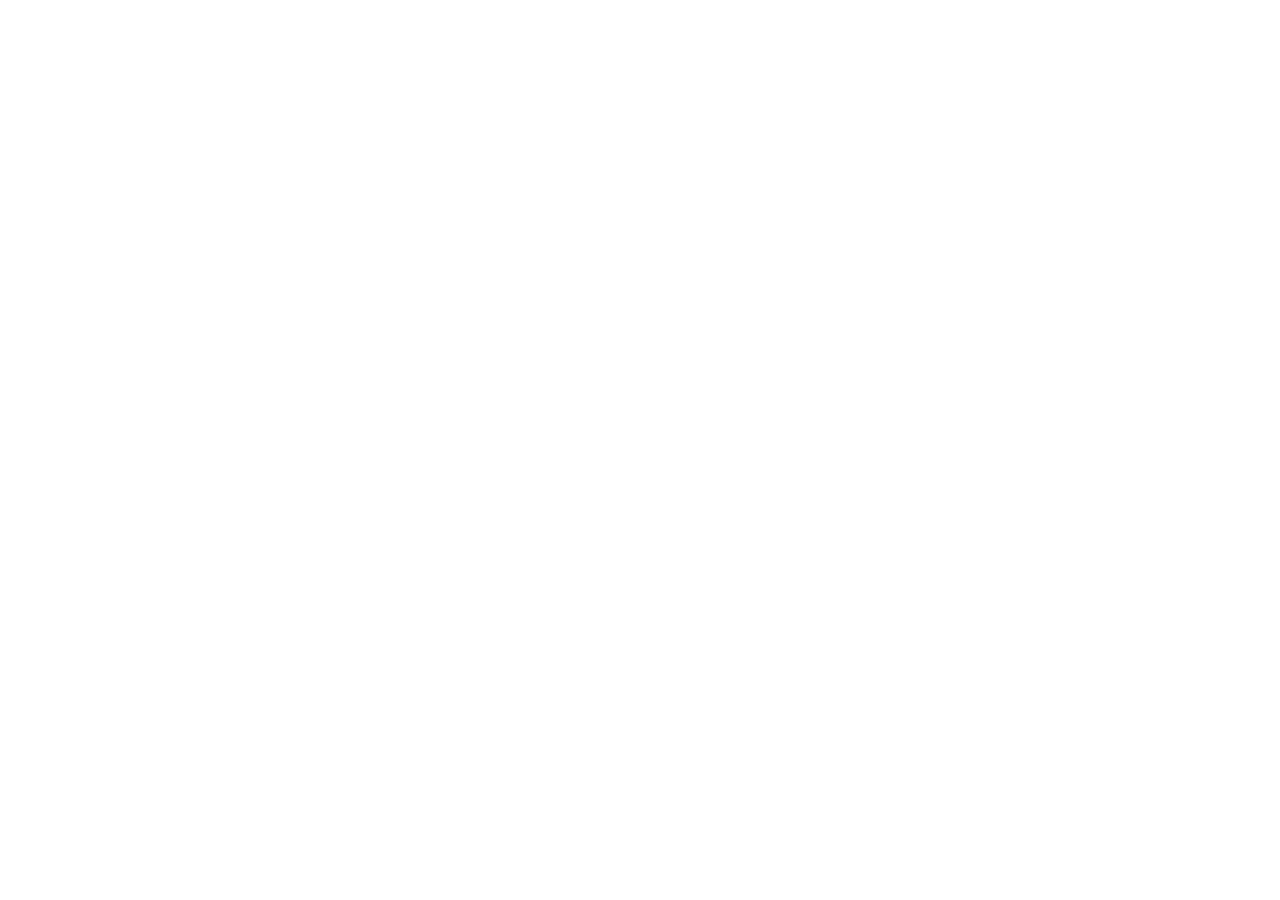
==== index.html @ 6a9bb7c6 "Add files via upload" ====
<!doctype html>
<html lang="ru">
  <head>
    <meta charset="UTF-8" />
    <meta name="viewport" content="width=device-width, initial-scale=1.0" />
    <meta name="theme-color" content="#061613" />
    <meta name="description" content="Образовательная карта чтения EduStories: книги, задания, опыт и командные приключения." />
    <meta name="robots" content="index, follow" />
    <title>EduStories — карта историй</title>
  </head>
  <body>
    <div id="root"></div>
    <script type="module" src="/src/main.tsx"></script>
  </body>
</html>
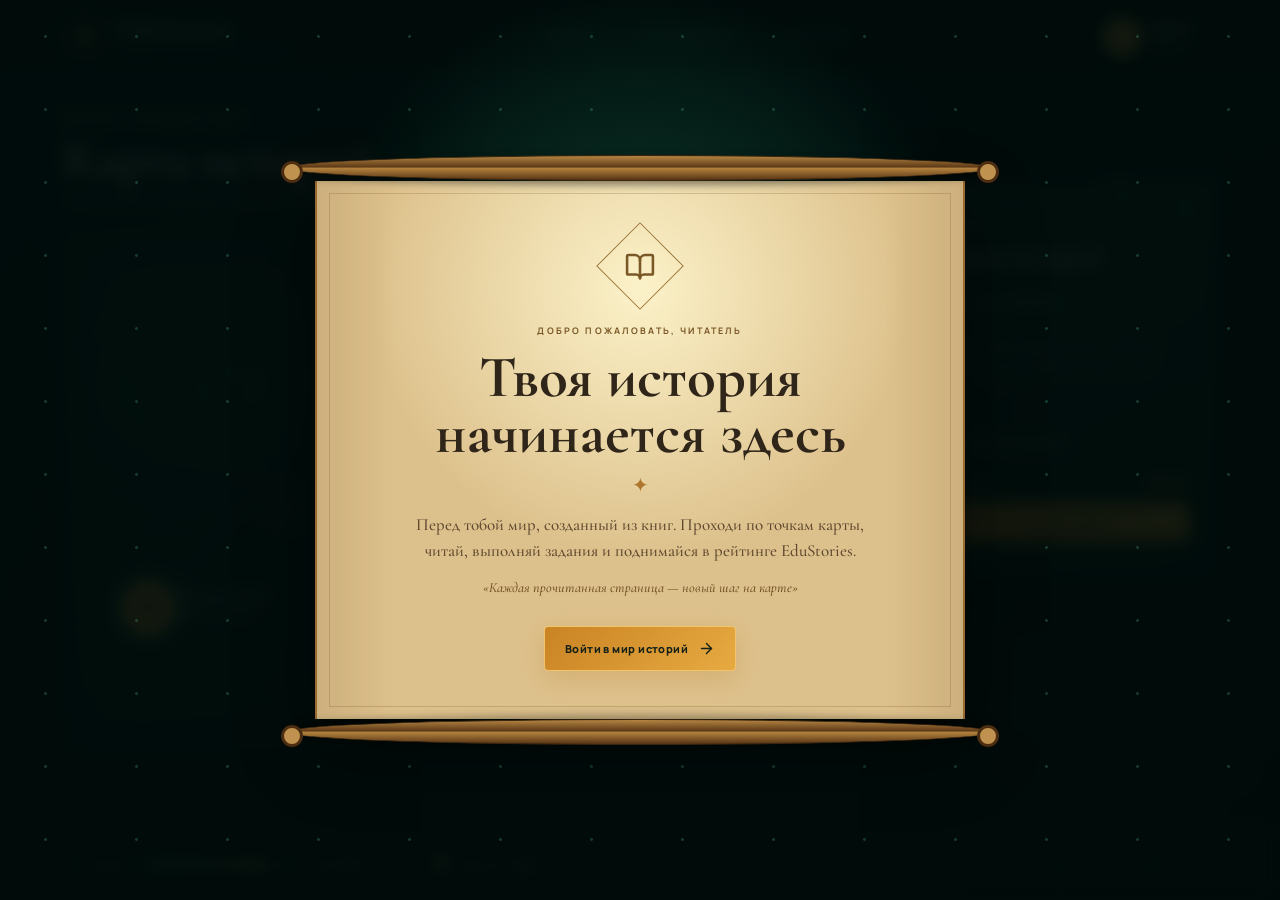
==== commit 0705f672: "Add files via upload" ====
--- a/index.html
+++ b/index.html
@@ -7,9 +7,10 @@
     <meta name="description" content="Образовательная карта чтения EduStories: книги, задания, опыт и командные приключения." />
     <meta name="robots" content="index, follow" />
     <title>EduStories — карта историй</title>
+    <script type="module" crossorigin src="./assets/index-DaOrdLtp.js"></script>
+    <link rel="stylesheet" crossorigin href="./assets/index-CH4ggRWC.css">
   </head>
   <body>
     <div id="root"></div>
-    <script type="module" src="/src/main.tsx"></script>
   </body>
 </html>
--- a/assets/index-CH4ggRWC.css
+++ b/assets/index-CH4ggRWC.css
@@ -0,0 +1 @@
+@import"https://fonts.googleapis.com/css2?family=Cormorant+Garamond:ital,wght@0,500;0,600;0,700;1,500&family=Manrope:wght@400;500;600;700&display=swap";:root{font-family:Manrope,sans-serif;color:#eaf7ed;background:#061613;font-synthesis:none}*{box-sizing:border-box}html{scroll-behavior:smooth}body{margin:0;min-width:320px;min-height:100vh;overflow-x:hidden}button,a{font:inherit}button{color:inherit}button:focus-visible,a:focus-visible{outline:2px solid #e7ad49;outline-offset:3px}.app-shell{min-height:100vh;position:relative;overflow:hidden;background:radial-gradient(circle at 54% 32%,rgba(34,130,102,.22),transparent 34%),linear-gradient(160deg,#081e1a,#061411 54%,#030b0a)}.app-shell:before{content:"";position:absolute;top:74px;right:0;bottom:0;left:0;opacity:.24;pointer-events:none;background-image:radial-gradient(circle,rgba(116,242,181,.65) 0 1px,transparent 1.6px);background-size:74px 83px;-webkit-mask-image:linear-gradient(to bottom,black,transparent 78%);mask-image:linear-gradient(to bottom,black,transparent 78%)}.ambient{position:absolute;border-radius:50%;filter:blur(60px);pointer-events:none}.ambient-one{width:340px;height:340px;background:#158a641f;left:8%;top:20%}.ambient-two{width:280px;height:280px;background:#d2912f12;right:4%;bottom:8%}.topbar{height:74px;padding:0 clamp(20px,5vw,74px);display:flex;align-items:center;justify-content:space-between;border-bottom:1px solid rgba(126,208,166,.12);background:#041310d1;-webkit-backdrop-filter:blur(18px);backdrop-filter:blur(18px);position:relative;z-index:5}.brand{display:flex;align-items:center;gap:12px;color:#c9f3d8;text-decoration:none}.brand-mark{width:43px;height:43px;display:grid;place-items:center;border:1px solid rgba(201,243,216,.35);transform:rotate(45deg)}.brand-mark svg{transform:rotate(-45deg);color:#e7ad49}.brand b{display:block;font:700 25px/1 Cormorant Garamond,serif;letter-spacing:.02em}.brand small{display:block;margin-top:4px;font-size:8px;letter-spacing:.25em;text-transform:uppercase;color:#60b98e}.topbar nav{display:flex;gap:clamp(24px,4vw,62px)}.topbar nav a{color:#80b59d;text-decoration:none;font:600 12px Manrope,sans-serif;letter-spacing:.12em;text-transform:uppercase;transition:.2s}.topbar nav a:hover{color:#d3f4df}.profile-chip{display:flex;align-items:center;gap:10px;min-width:112px}.level-badge{width:36px;height:36px;display:grid;place-items:center;border-radius:50%;background:#e7ad49;color:#172018;font-weight:800;box-shadow:0 0 22px #e7ad4940}.profile-chip b,.profile-chip span{display:block}.profile-chip b{font-size:12px}.profile-chip span{color:#73aa91;font-size:9px;margin-top:2px}.map-layout{min-height:calc(100vh - 146px);padding:34px clamp(20px,5vw,74px) 28px;position:relative;z-index:2}.map-heading{display:flex;justify-content:space-between;align-items:flex-end;margin-bottom:22px}.eyebrow{color:#67dba4;text-transform:uppercase;letter-spacing:.24em;font-size:9px;font-weight:700;display:inline-flex;align-items:center;gap:7px}.eyebrow.dark{color:#7a5727}.map-heading h1,.class-panel h2,.quick-guide h2{margin:5px 0 1px;font:600 clamp(37px,4vw,58px)/1 "Cormorant Garamond",serif;color:#e3f5e9}.map-heading p{margin:4px 0 0;color:#7aaa94;font:italic 16px Cormorant Garamond,serif}.guide-button{border:1px solid rgba(87,199,146,.38);background:#07251ea6;border-radius:5px;padding:10px 15px;display:flex;gap:8px;align-items:center;cursor:pointer;color:#a9dfc1;transition:.2s;font-size:12px}.guide-button:hover{background:#155d4880;border-color:#59c18f}.map-stage{height:min(58vh,590px);min-height:430px;position:relative;margin-right:325px;border:1px solid rgba(90,166,132,.12);border-radius:10px;overflow:hidden;background:radial-gradient(ellipse at 78% 75%,rgba(22,104,76,.23),transparent 25%),radial-gradient(ellipse at 23% 28%,rgba(36,118,88,.16),transparent 24%),linear-gradient(150deg,#0d3128db,#051814eb);box-shadow:inset 0 0 70px #00000061,0 18px 50px #0000002e}.map-stage:before{content:"";position:absolute;top:0;right:0;bottom:0;left:0;opacity:.16;background:repeating-radial-gradient(ellipse at 20% 30%,transparent 0 28px,#7ab397 29px 30px,transparent 31px 48px)}.route{position:absolute;top:0;right:0;bottom:0;left:0;width:100%;height:100%;overflow:visible}.route path{fill:none;stroke:#ddb15c9e;stroke-width:2.1;stroke-dasharray:7 8;filter:drop-shadow(0 0 5px rgba(221,177,92,.2))}.terrain{position:absolute;opacity:.22;border:1px solid #76b091;transform:rotate(45deg)}.terrain-a{width:95px;height:95px;left:14%;top:15%}.terrain-b{width:140px;height:140px;right:20%;bottom:5%;border-radius:50%}.terrain-c{width:55px;height:55px;right:7%;top:14%}.map-label{position:absolute;color:#7bb19761;font:italic 17px Cormorant Garamond,serif;transform:rotate(-8deg)}.label-a{left:31%;top:19%}.label-b{right:5%;bottom:12%}.map-node{position:absolute;transform:translate(-50%,-50%);border:0;background:transparent;cursor:pointer;padding:0;z-index:2}.node-ring{width:48px;height:48px;display:grid;place-items:center;border-radius:50%;border:1px solid #65cd9b;background:#092a21;color:#b7efcf;transition:.25s;box-shadow:0 0 0 6px #3eaa771a,0 6px 18px #00000073}.node-copy{position:absolute;left:55px;top:3px;width:150px;text-align:left;pointer-events:none}.node-copy b,.node-copy small{display:block;white-space:nowrap}.node-copy b{font:600 15px Cormorant Garamond,serif;color:#d9f3e4}.node-copy small{color:#72a98f;font-size:9px;margin-top:3px}.map-node:hover .node-ring,.map-node.selected .node-ring{transform:scale(1.12);background:#125c43;box-shadow:0 0 0 8px #49cf911a,0 0 28px #40de9347}.map-node.active .node-ring{background:#dd9f3f;color:#152319;border-color:#ffd384;animation:nodePulse 2.2s infinite}.map-node.done .node-ring{background:#1d7153}.map-node.locked{cursor:not-allowed}.map-node.locked .node-ring{background:#152521;color:#577267;border-color:#415e52;box-shadow:none}.map-node.locked .node-copy{opacity:.4}@keyframes nodePulse{50%{box-shadow:0 0 0 11px #dea04000,0 0 28px #dea04061}}.quest-card{position:absolute;right:clamp(20px,5vw,74px);top:112px;width:296px;min-height:390px;padding:26px;background:linear-gradient(155deg,#123a2ff5,#051c17fa);border:1px solid rgba(104,204,158,.28);border-radius:8px;box-shadow:0 24px 55px #00000059}.quest-card:before{content:"";position:absolute;top:7px;right:7px;bottom:7px;left:7px;border:1px solid rgba(109,198,156,.09);pointer-events:none}.close-card,.modal-close{position:absolute;right:14px;top:14px;border:0;background:transparent;color:#6f9d88;cursor:pointer}.quest-chapter{color:#d9a854;letter-spacing:.2em;text-transform:uppercase;font-size:8px}.quest-card h2{font:600 26px/1.05 Cormorant Garamond,serif;margin:8px 26px 12px 0}.book-title{display:flex;align-items:center;gap:8px;color:#8fdfb6;font-size:11px;border-block:1px solid rgba(107,181,146,.14);padding:10px 0}.quest-card>p{color:#9cb8aa;font:italic 14px/1.55 Cormorant Garamond,serif;min-height:82px}.task-type{display:flex;gap:7px;align-items:center;color:#c2ddcf;font-size:10px;margin:18px 0 12px}.reward-row{display:flex;align-items:center;justify-content:space-between;padding:11px 0;border-top:1px solid rgba(107,181,146,.14);font-size:10px;color:#7fa18f}.reward-row strong{color:#efbc60;font-size:14px}.empty-card{min-height:330px;display:grid;place-content:center;text-align:center;color:#729583}.primary-button{border:1px solid #f2c56d;border-radius:4px;background:linear-gradient(135deg,#c98323,#e7aa41);color:#152118;padding:13px 20px;display:inline-flex;align-items:center;justify-content:center;gap:10px;cursor:pointer;font-weight:800;font-size:11px;letter-spacing:.04em;box-shadow:0 8px 24px #b4731938;transition:.2s}.primary-button:hover:not(:disabled){transform:translateY(-2px);filter:brightness(1.08)}.primary-button:disabled{opacity:.4;cursor:not-allowed;filter:grayscale(.4)}.primary-button.compact{width:100%;padding:11px 8px;font-size:9px}.statusbar{height:72px;padding:0 clamp(20px,5vw,74px);display:flex;align-items:center;gap:35px;border-top:1px solid rgba(126,208,166,.12);background:#030e0cc7;position:relative;z-index:3}.progress-block{display:grid;grid-template-columns:auto 155px auto;align-items:center;gap:10px;font-size:9px;color:#78a08d}.progress-block b{color:#d5ad67}.progress-track{width:155px;height:5px;background:#183a30;border-radius:4px;overflow:hidden}.progress-track i{display:block;height:100%;background:linear-gradient(90deg,#42bd83,#dfad4f)}.rank-mini{display:flex;align-items:center;gap:8px;border-left:1px solid rgba(112,169,143,.2);padding-left:30px;color:#78a08d;font-size:9px}.rank-mini svg{color:#dba74e}.rank-mini b{font:700 21px Cormorant Garamond,serif;color:#dff4e7}.leaders{margin-left:auto;display:flex;gap:14px}.leaders span{font-size:8px;color:#7a9c8d;display:flex;align-items:center;gap:5px}.leaders i{width:16px;height:16px;border:1px solid #466d5b;border-radius:50%;display:grid;place-items:center;font-style:normal}.leaders b{color:#c89a4b}.onboarding,.modal-backdrop{position:fixed;top:0;right:0;bottom:0;left:0;z-index:50;display:grid;place-items:center;padding:22px;background:#020f0cd6;-webkit-backdrop-filter:blur(8px);backdrop-filter:blur(8px);overflow-y:auto}.onboarding{background:radial-gradient(circle at 50% 35%,rgba(22,95,70,.58),transparent 38%),#010c0ae8}.onboarding-stars{position:fixed;top:0;right:0;bottom:0;left:0;pointer-events:none;background-image:radial-gradient(circle,rgba(104,255,179,.55) 0 1px,transparent 1.8px);background-size:91px 73px;opacity:.35}.scroll{width:min(650px,92vw);position:relative;color:#382518;transform-origin:center}.scroll-content{padding:54px 74px 48px;text-align:center;background:linear-gradient(90deg,rgba(92,57,22,.13),transparent 12%,transparent 88%,rgba(92,57,22,.13)),radial-gradient(circle at 50% 20%,rgba(255,247,207,.9),transparent 50%),#ddc18c;border-inline:2px solid #9a6b31;box-shadow:0 28px 70px #0000007a;position:relative}.scroll-content:after{content:"";position:absolute;top:12px;right:12px;bottom:12px;left:12px;border:1px solid rgba(105,69,31,.22);pointer-events:none}.scroll-rod{position:relative;z-index:2;height:26px;margin-inline:-28px;border-radius:50%;background:linear-gradient(#b48543,#5f3b17 45%,#b0803d 52%,#573314);border:1px solid #3b260f;box-shadow:0 4px 9px #00000073}.scroll-rod:before,.scroll-rod:after{content:"";position:absolute;top:5px;width:16px;height:16px;border-radius:50%;background:#c09250;border:3px solid #4b2d12}.scroll-rod:before{left:-7px}.scroll-rod:after{right:-7px}.scroll-rod.bottom{box-shadow:0 -4px 9px #00000052}.scroll-emblem{width:62px;height:62px;margin:0 auto 20px;display:grid;place-items:center;color:#7a5727;border:1px solid #9f753b;transform:rotate(45deg)}.scroll-emblem svg{transform:rotate(-45deg)}.scroll h2{margin:10px 0;font:700 clamp(38px,5vw,59px)/.95 "Cormorant Garamond",serif;color:#2f2519}.scroll p{max-width:470px;margin:14px auto;font:500 17px/1.5 Cormorant Garamond,serif;color:#5f482f}.scroll .signature{font-style:italic;color:#725226;font-size:14px}.ornament{color:#ad762c;font-size:20px}.scroll .primary-button{margin-top:14px;position:relative;z-index:2}.class-panel{width:min(1050px,95vw);text-align:center;padding:38px;border:1px solid rgba(95,210,158,.28);border-radius:10px;background:linear-gradient(150deg,#092d24fa,#041915fa);box-shadow:0 30px 80px #00000073}.class-panel h2{font-size:clamp(38px,5vw,55px)}.panel-lead{color:#8eb09f;font:italic 15px Cormorant Garamond,serif;margin:6px 0 28px}.class-grid{display:grid;grid-template-columns:repeat(4,1fr);gap:13px;margin-bottom:26px}.class-card{min-height:270px;text-align:left;position:relative;padding:22px 19px;color:#dcece4;border:1px solid rgba(105,180,146,.2);border-radius:6px;background:#0b372b7a;cursor:pointer;transition:.22s}.class-card:hover{transform:translateY(-4px);border-color:#65d5a19e;background:#10483794}.class-card.active{border-color:#e3ac50;background:linear-gradient(155deg,#20654ab8,#0c372bd1);box-shadow:0 0 0 2px #e3ac5024,0 14px 28px #00000040}.class-icon{width:52px;height:52px;display:grid;place-items:center;color:#e9b656;border:1px solid rgba(233,182,86,.5);border-radius:50%;margin-bottom:20px}.class-card h3{margin:0;font:600 24px Cormorant Garamond,serif}.class-card small{color:#6fc696;font-size:9px}.class-card p{color:#8ead9e;font:14px/1.45 Cormorant Garamond,serif}.class-card b{display:flex;gap:5px;align-items:center;color:#ddb05b;font-size:8px;text-transform:uppercase;letter-spacing:.06em}.class-card>i{position:absolute;top:14px;right:14px;width:22px;height:22px;border-radius:50%;border:1px solid #50866e;display:grid;place-items:center;color:#11231a;font-style:normal}.class-card.active>i{background:#e3ac50;border-color:#e3ac50}.guide-scroll .scroll-content{padding-block:42px 36px}.guide-scroll h2{font-size:clamp(34px,5vw,48px);margin-bottom:24px}.guide-list{display:grid;gap:10px;text-align:left}.guide-item{display:grid;grid-template-columns:28px 38px 1fr;align-items:center;gap:10px;padding:10px;border-bottom:1px solid rgba(100,67,30,.18)}.guide-item>span{color:#a27436;font-size:9px}.guide-item>i{width:36px;height:36px;display:grid;place-items:center;color:#855b24;border:1px solid rgba(125,86,37,.3);border-radius:50%}.guide-item b{display:block;font:700 16px Cormorant Garamond,serif;color:#392a1c}.guide-item p{margin:2px 0 0;font:12px/1.35 Manrope,sans-serif;color:#6b5035}.chosen-class{margin:18px 0 2px;padding:10px 16px;display:flex;align-items:center;justify-content:center;gap:10px;background:#754d1e14;border:1px solid rgba(117,77,30,.16);font-size:9px;text-transform:uppercase;letter-spacing:.1em}.chosen-class b{color:#7b5425}.chosen-class small{color:#956a35}.quick-guide{width:min(500px,94vw);position:relative;padding:34px;color:#dcefe5;border:1px solid rgba(98,210,159,.35);border-radius:8px;background:linear-gradient(150deg,#103f33,#071f1a);box-shadow:0 28px 70px #00000080}.quick-guide h2{font-size:39px;margin-bottom:20px}.quick-guide .guide-item{border-color:#6eba9726}.quick-guide .guide-item>i{color:#e2ae51;border-color:#e2ae5159}.quick-guide .guide-item b{color:#dff2e8}.quick-guide .guide-item p{color:#89aa9a}.quick-guide .guide-item>span{color:#d4a655}@media(max-width:980px){.topbar nav{display:none}.map-stage{margin-right:0;height:530px}.quest-card{position:relative;top:auto;right:auto;width:100%;min-height:0;margin-top:16px}.statusbar{height:auto;min-height:72px;padding-block:14px;flex-wrap:wrap}.leaders{display:none}.class-grid{grid-template-columns:repeat(2,1fr)}.class-card{min-height:230px}}@media(max-width:640px){.topbar{height:64px;padding-inline:15px}.brand small,.profile-chip div:last-child{display:none}.brand b{font-size:21px}.brand-mark{width:35px;height:35px}.map-layout{padding:24px 14px}.map-heading{align-items:flex-start}.map-heading h1{font-size:42px}.map-heading p{font-size:14px}.guide-button{padding:9px}.guide-button{font-size:0}.map-stage{min-height:500px}.node-copy{left:28px;top:50px;width:105px}.node-copy b{font-size:12px;white-space:normal}.node-copy small{display:none}.node-ring{width:41px;height:41px}.statusbar{padding-inline:15px}.progress-block{grid-template-columns:auto 1fr auto;width:100%}.progress-track{width:100%}.rank-mini{display:none}.scroll-content{padding:42px 28px 36px}.scroll h2{font-size:39px}.scroll p{font-size:15px}.scroll-rod{margin-inline:-14px}.class-panel{padding:28px 15px;margin-block:15px}.class-grid{grid-template-columns:1fr}.class-card{min-height:0}.class-card p{margin-bottom:9px}.class-icon{margin-bottom:12px}.guide-item{grid-template-columns:22px 34px 1fr;padding-inline:2px}.guide-item p{font-size:10px}.chosen-class{flex-wrap:wrap}}@media(prefers-reduced-motion:reduce){*,*:before,*:after{animation-duration:.01ms!important;animation-iteration-count:1!important;scroll-behavior:auto!important}}
